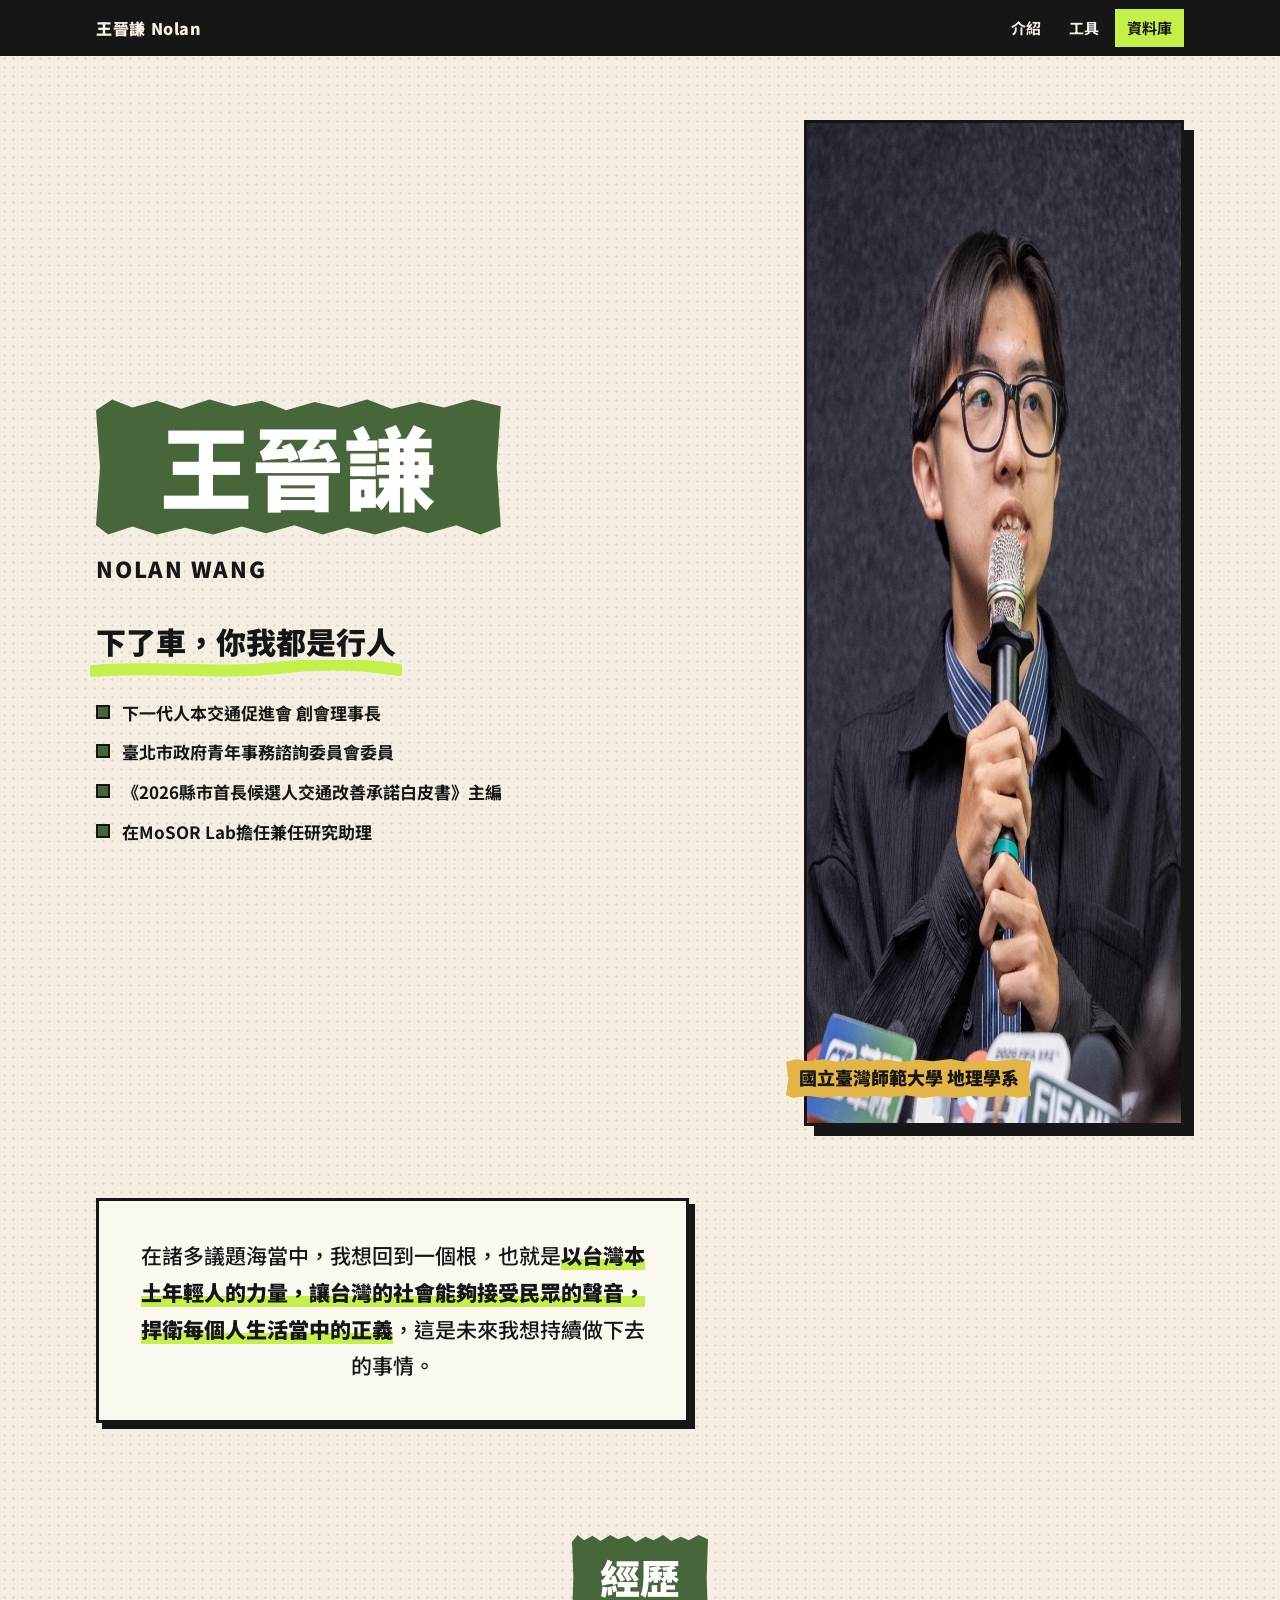
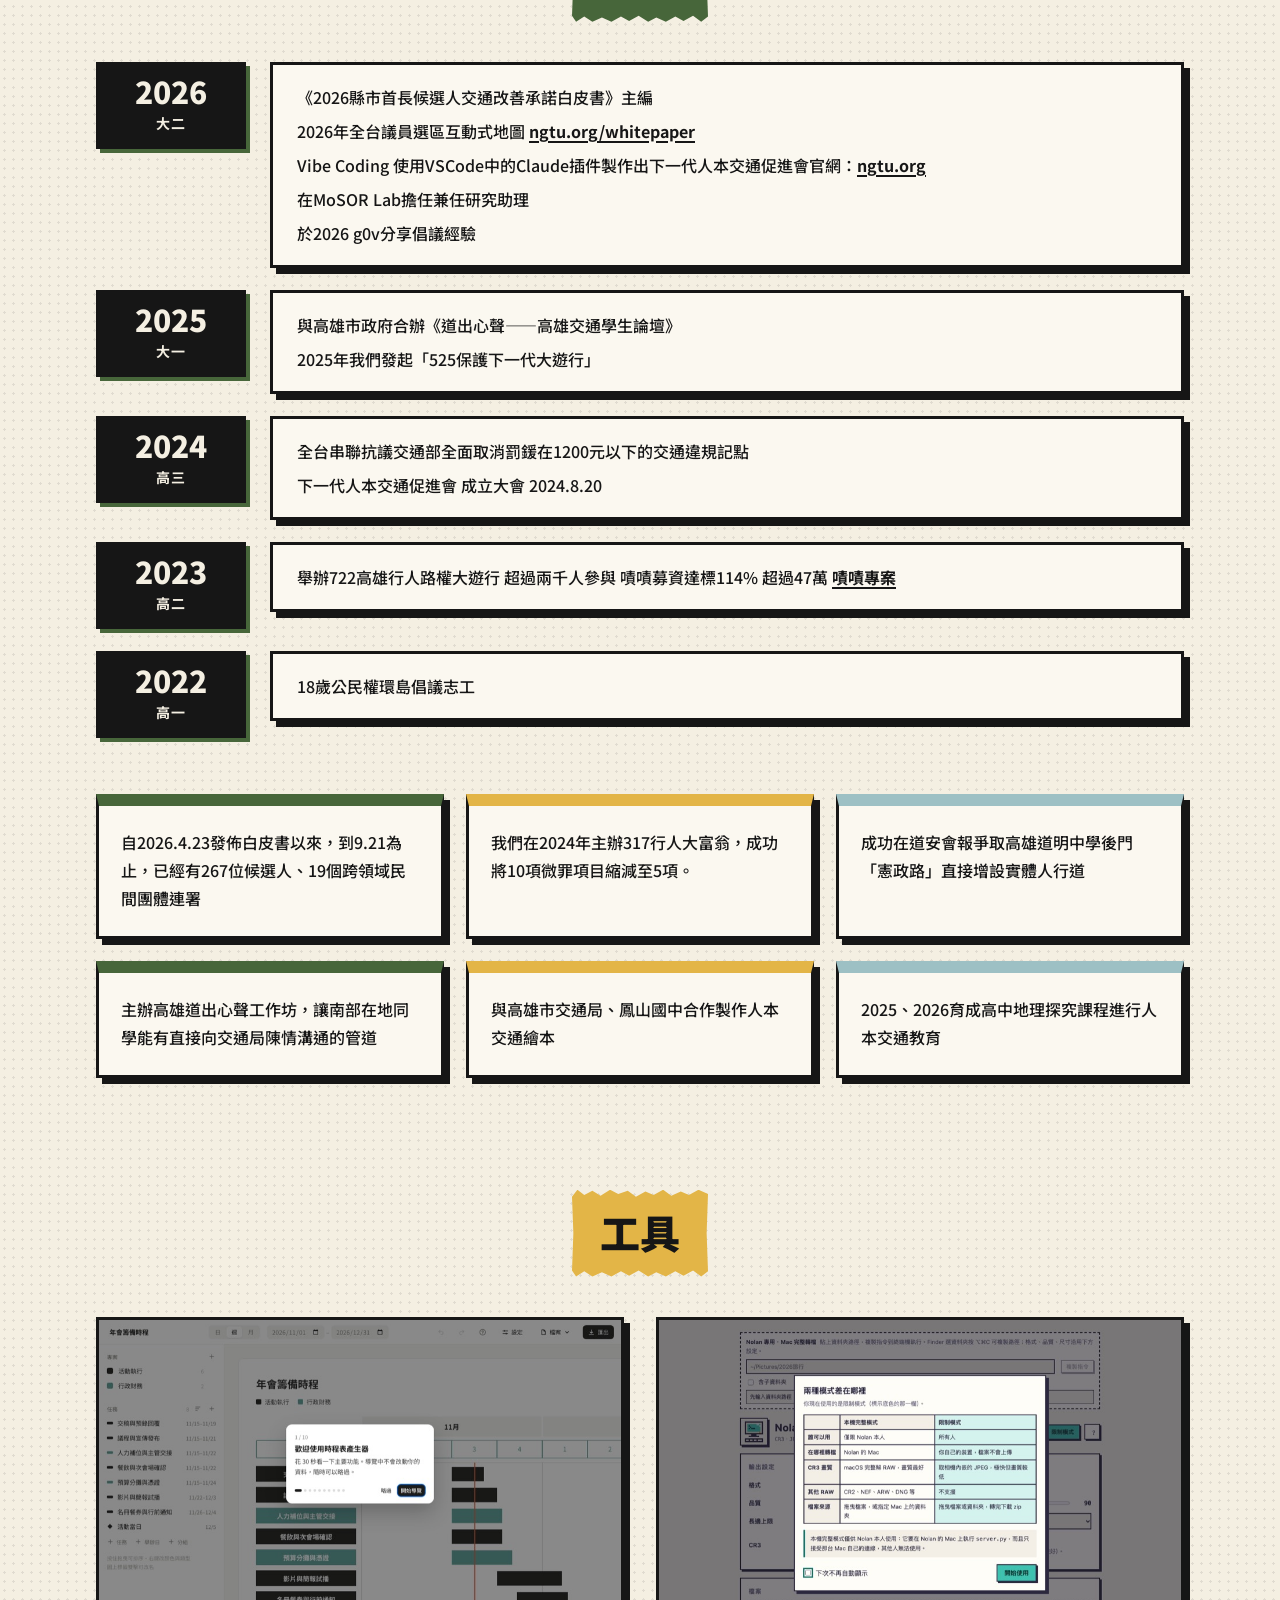
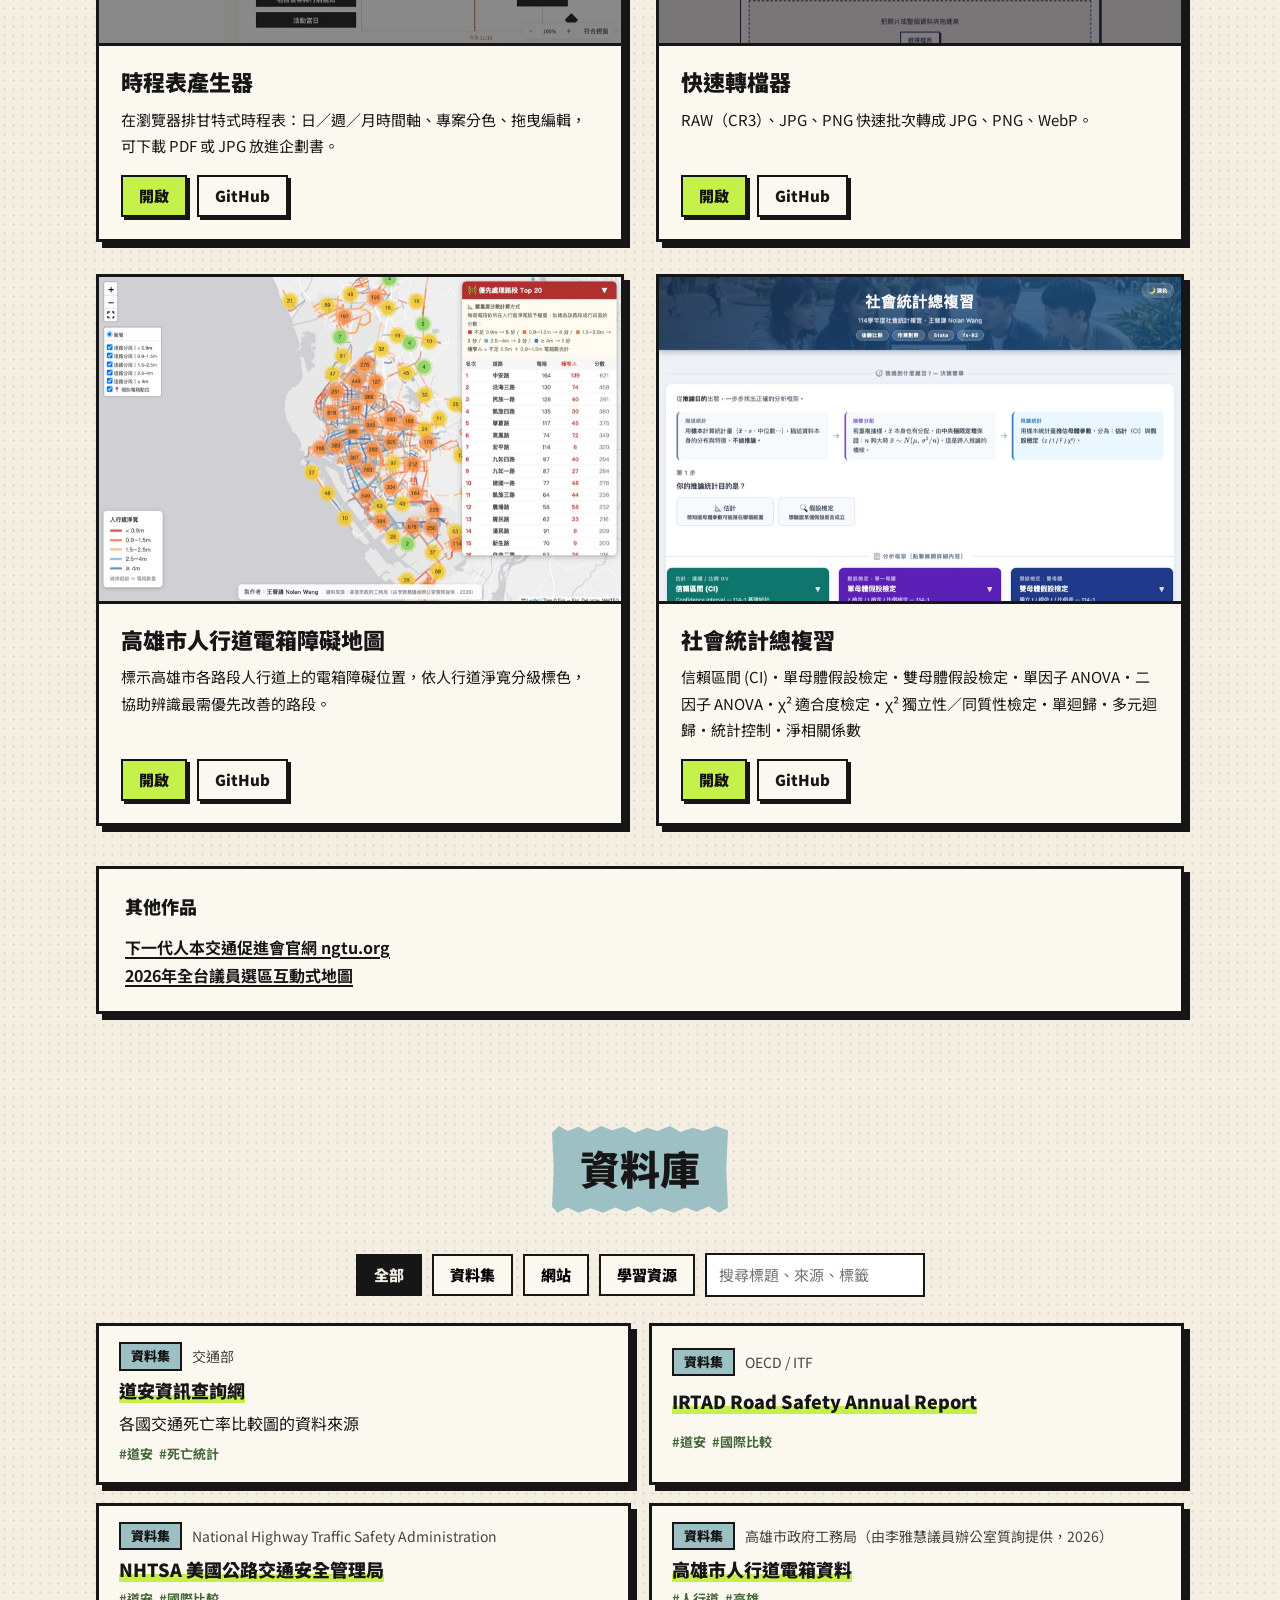
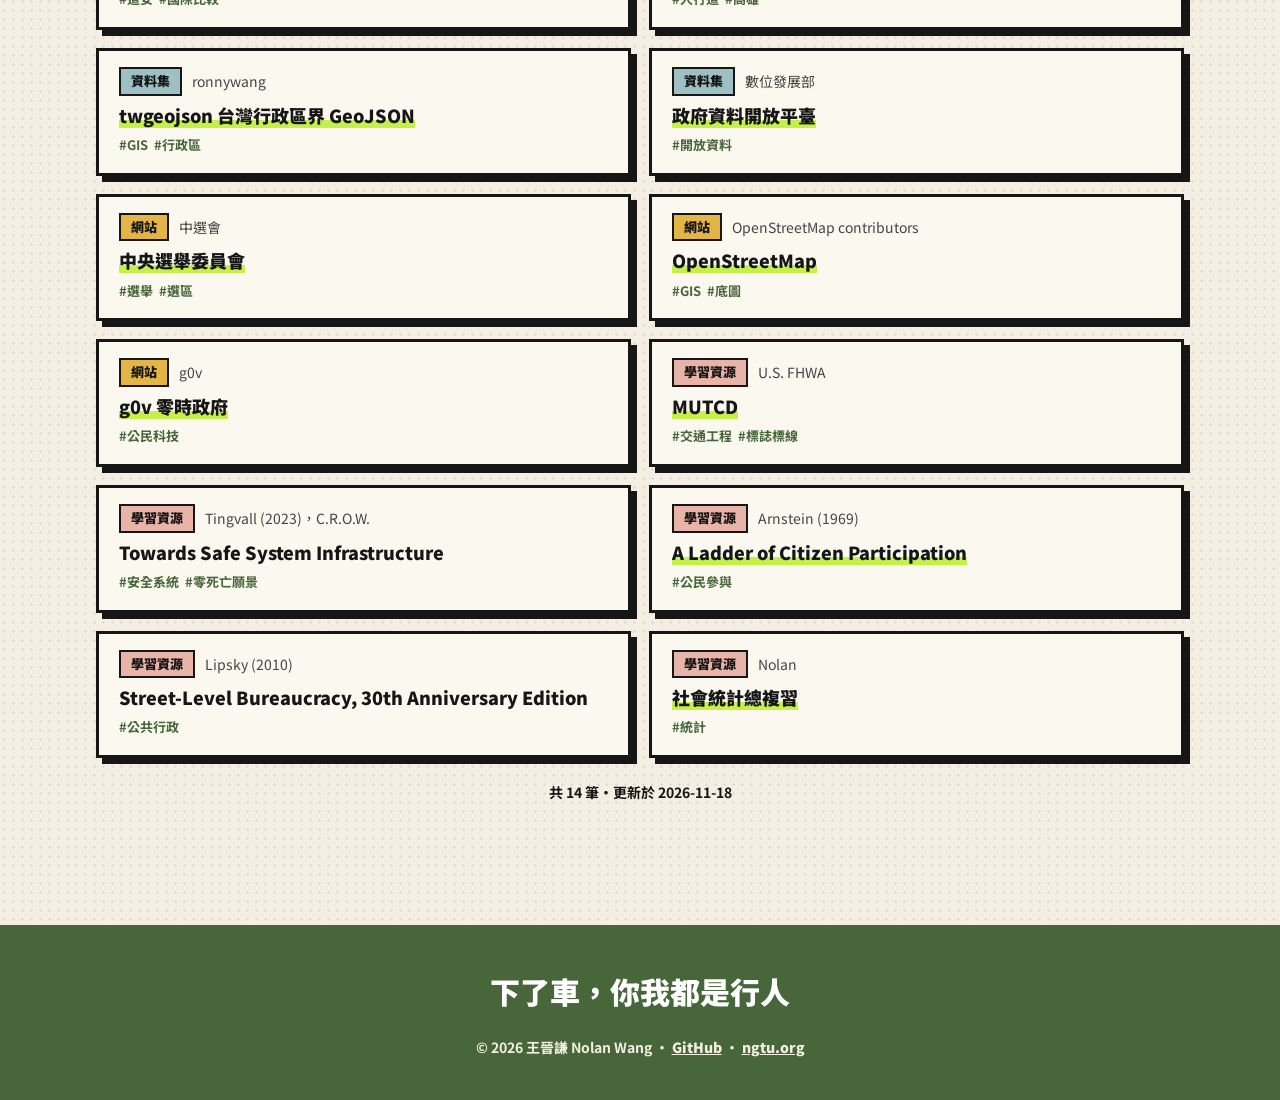
==== index.html @ 91ea00d9 "建立個人頁範本：介紹、工具、資料庫 Co-Authored-By: Claude Opus 5.5 <noreply@anthropic.com>" ====
<!doctype html>
<html lang="zh-Hant">
<head>
<meta charset="utf-8">
<meta name="viewport" content="width=device-width, initial-scale=1">
<title>王晉謙 Nolan Wang</title>
<meta name="description" content="下一代人本交通促進會 創會理事長。下了車，你我都是行人。">
<meta property="og:title" content="王晉謙 Nolan Wang">
<meta property="og:description" content="下一代人本交通促進會 創會理事長。下了車，你我都是行人。">
<meta property="og:image" content="https://nolanchian.github.io/info/assets/portrait.jpg">
<link rel="preconnect" href="https://fonts.googleapis.com">
<link rel="preconnect" href="https://fonts.gstatic.com" crossorigin>
<link href="https://fonts.googleapis.com/css2?family=Noto+Sans+TC:wght@400;500;700;900&display=swap" rel="stylesheet">
<style>
:root{
  --olive:#47663A; --cream:#F4EFE2; --ink:#161616;
  --mustard:#E3B547; --pink:#E8B4A8; --blue:#9DC0C4; --lime:#C5F04A;
  --paper:#FBF8F0;
  --shadow:6px 6px 0 var(--ink);
  --wrap:1120px;
}
*{box-sizing:border-box;margin:0;padding:0}
html{scroll-behavior:smooth;scroll-padding-top:72px}
body{
  font-family:"Noto Sans TC",system-ui,sans-serif;
  color:var(--ink); background-color:var(--cream);
  /* 網點紋理：協會圖卡的招牌底紋 */
  background-image:radial-gradient(rgba(22,22,22,.09) 1px,transparent 1.3px);
  background-size:9px 9px;
  line-height:1.75; -webkit-font-smoothing:antialiased;
}
a{color:inherit}
img{display:block;max-width:100%}
.wrap{max-width:var(--wrap);margin:0 auto;padding:0 16px}

/* ── 導覽列 ── */
.nav{position:sticky;top:0;z-index:20;background:var(--ink);color:var(--cream)}
.nav .wrap{display:flex;align-items:center;justify-content:space-between;height:56px}
.nav .brand{font-weight:900;letter-spacing:.04em;text-decoration:none}
.nav ul{display:flex;gap:4px;list-style:none}
.nav ul a{display:block;padding:6px 12px;font-weight:700;text-decoration:none;font-size:15px}
.nav ul a:hover,.nav ul a.on{background:var(--lime);color:var(--ink)}

/* ── 撕紙標題條 ── */
.tear{
  display:inline-block;background:var(--olive);color:#fff;
  font-weight:900;padding:.18em .7em .24em;
  filter:drop-shadow(5px 5px 0 var(--ink));
}
.tear>span{display:block}
.tear-shape{
  clip-path:polygon(0% 8%,4% 0%,9% 6%,15% 1%,21% 7%,28% 0%,34% 5%,41% 1%,47% 8%,54% 2%,60% 6%,67% 0%,73% 7%,80% 2%,86% 6%,93% 0%,100% 5%,
    99% 50%,100% 94%,95% 100%,89% 93%,82% 99%,76% 94%,69% 100%,62% 95%,56% 100%,49% 93%,42% 99%,36% 94%,29% 100%,22% 95%,15% 100%,9% 94%,3% 100%,0% 93%,1% 50%);
}
.tear.mustard{background:var(--mustard);color:var(--ink)}
.tear.pink{background:var(--pink);color:var(--ink)}
.tear.blue{background:var(--blue);color:var(--ink)}

.section{padding:88px 0 24px}
.section-head{text-align:center;margin-bottom:40px}
.section-head .tear{font-size:clamp(28px,4.4vw,40px)}

/* ── 米白面板 ── */
.panel{background:var(--paper);border:3px solid var(--ink);box-shadow:var(--shadow)}

/* ── Hero ── */
.hero{padding:64px 0 24px}
.hero .wrap{display:grid;grid-template-columns:1.15fr .85fr;gap:56px;align-items:center}
.hero-name{font-size:clamp(52px,8vw,92px);line-height:1.05}
.hero-en{margin-top:14px;font-weight:900;font-size:22px;letter-spacing:.08em}
.slogan{position:relative;display:inline-block;margin-top:28px;font-size:clamp(22px,3vw,30px);font-weight:900}
.slogan svg{position:absolute;left:-2%;bottom:-10px;width:104%;height:18px;z-index:-1}
.roles{margin-top:30px;list-style:none;display:grid;gap:10px}
.roles li{display:flex;gap:12px;align-items:baseline;font-weight:700;font-size:17px}
.roles li::before{content:"";flex:none;width:10px;height:10px;background:var(--olive);border:2px solid var(--ink);transform:translateY(-1px)}
.hero-photo{position:relative;max-width:380px;justify-self:end}
.hero-photo .frame{border:3px solid var(--ink);box-shadow:10px 10px 0 var(--ink);background:var(--ink)}
.hero-photo .tag{position:absolute;left:-18px;bottom:28px;font-size:18px}

/* ── 引言 ── */
.quote{margin-top:72px;padding:36px 40px;font-size:clamp(18px,2.2vw,21px);font-weight:500;text-align:center}
.quote strong{font-weight:900;background:linear-gradient(transparent 62%,var(--lime) 62%)}

/* ── 經歷 ── */
.timeline{list-style:none;display:grid;gap:22px}
.year{display:grid;grid-template-columns:150px 1fr;gap:24px;align-items:start}
.year-label{text-align:center;padding:10px 0;background:var(--ink);color:var(--cream);border:3px solid var(--ink);box-shadow:4px 4px 0 var(--olive)}
.year-label b{display:block;font-size:30px;font-weight:900;line-height:1.1}
.year-label small{font-weight:700;font-size:14px;letter-spacing:.1em}
.year .panel{padding:18px 24px}
.year .panel ul{list-style:none;display:grid;gap:6px}
.year .panel li{font-weight:500}
.year .panel li a{font-weight:700;text-decoration-thickness:2px;text-underline-offset:3px}

/* ── 倡議紀錄 ── */
.notes{display:grid;grid-template-columns:repeat(3,1fr);gap:22px;margin-top:56px}
.note{padding:22px 22px 24px;border-top:12px solid var(--olive)}
.note:nth-child(3n+2){border-top-color:var(--mustard)}
.note:nth-child(3n){border-top-color:var(--blue)}
.note p{font-weight:500}

/* ── 工具 ── */
.tools{display:grid;grid-template-columns:repeat(2,1fr);gap:32px}
.tool{display:flex;flex-direction:column}
.tool .shot{aspect-ratio:16/10;overflow:hidden;border-bottom:3px solid var(--ink);background:var(--ink)}
.tool .shot img{width:100%;height:100%;object-fit:cover;object-position:top}
.tool .body{padding:20px 22px 22px;display:flex;flex-direction:column;gap:10px;flex:1}
.tool h3{font-size:22px;font-weight:900;line-height:1.4}
.tool p{font-size:15px}
.tool .links{margin-top:auto;display:flex;gap:10px;flex-wrap:wrap;padding-top:6px}
.btn{display:inline-block;padding:6px 16px;font-weight:900;font-size:15px;text-decoration:none;border:2.5px solid var(--ink);background:var(--lime);box-shadow:3px 3px 0 var(--ink);transition:transform .1s,box-shadow .1s}
.btn:hover{transform:translate(-2px,-2px);box-shadow:5px 5px 0 var(--ink)}
.btn.ghost{background:var(--paper)}
.more{margin-top:40px;padding:22px 26px;display:grid;gap:10px}
.more h3{font-size:18px;font-weight:900}
.more li{list-style:none;font-weight:500}
.more a{font-weight:700;text-decoration-thickness:2px;text-underline-offset:3px}

/* ── 資料庫 ── */
.filters{display:flex;flex-wrap:wrap;gap:10px;justify-content:center;align-items:center;margin-bottom:26px}
.chip{font:inherit;font-weight:900;font-size:15px;padding:6px 16px;border:2.5px solid var(--ink);background:var(--paper);cursor:pointer}
.chip[aria-pressed="true"]{background:var(--ink);color:var(--cream)}
.search{font:inherit;font-size:15px;padding:7px 12px;border:2.5px solid var(--ink);background:#fff;min-width:220px}
.search:focus{outline:3px solid var(--lime);outline-offset:0}
.res-list{list-style:none;display:grid;grid-template-columns:repeat(2,1fr);gap:18px}
.res{padding:16px 20px;display:grid;gap:6px}
.res .top{display:flex;gap:10px;align-items:center;flex-wrap:wrap}
.pill{font-size:13px;font-weight:900;padding:1px 10px;border:2px solid var(--ink)}
.pill.dataset{background:var(--blue)}
.pill.website{background:var(--mustard)}
.pill.learning{background:var(--pink)}
.res h3{font-size:18px;font-weight:900;line-height:1.45}
.res h3 a{text-decoration:none;background:linear-gradient(transparent 70%,var(--lime) 70%)}
.res h3 a:hover{background:var(--lime)}
.res .src{font-size:14px;color:#444}
.res .tags{display:flex;gap:6px;flex-wrap:wrap}
.res .tags span{font-size:13px;font-weight:700;color:var(--olive)}
.res .tags span::before{content:"#"}
.res-meta{text-align:center;margin-top:22px;font-size:14px;font-weight:700}
.empty{text-align:center;padding:30px;font-weight:700}

/* ── Footer ── */
footer{margin-top:96px;background:var(--olive);color:var(--cream);padding:40px 0;text-align:center}
footer .slogan{margin-top:0;color:#fff}
footer p{margin-top:18px;font-weight:700;font-size:14px}
footer a{font-weight:900}

@media (max-width:860px){
  .hero .wrap{grid-template-columns:1fr;gap:40px}
  .hero-photo{max-width:420px;margin:0 auto}
  .notes{grid-template-columns:1fr 1fr}
  .tools,.res-list{grid-template-columns:1fr}
}
@media (max-width:560px){
  .nav ul a{padding:6px 8px;font-size:14px}
  .nav .brand{font-size:15px}
  .section{padding-top:64px}
  .quote{padding:26px 20px}
  .year{grid-template-columns:1fr;gap:10px}
  .year-label{display:flex;gap:12px;align-items:baseline;justify-content:center}
  .notes{grid-template-columns:1fr}
  .hero-photo .tag{left:-8px}
  .search{min-width:0;width:100%}
}
</style>
</head>
<body>

<nav class="nav">
  <div class="wrap">
    <a class="brand" href="#top">王晉謙 Nolan</a>
    <ul>
      <li><a href="#about">介紹</a></li>
      <li><a href="#tools">工具</a></li>
      <li><a href="#library">資料庫</a></li>
    </ul>
  </div>
</nav>

<header class="hero" id="top">
  <div class="wrap">
    <div>
      <h1 class="tear tear-shape hero-name"><span>王晉謙</span></h1>
      <p class="hero-en">NOLAN WANG</p>
      <p class="slogan">下了車，你我都是行人
        <svg viewBox="0 0 300 18" preserveAspectRatio="none" aria-hidden="true"><path d="M3 11 C 60 5, 120 15, 180 8 S 270 6, 297 10" stroke="#C5F04A" stroke-width="12" fill="none" stroke-linecap="round"/></svg>
      </p>
      <ul class="roles">
        <li>下一代人本交通促進會 創會理事長</li>
        <li>臺北市政府青年事務諮詢委員會委員</li>
        <li>《2026縣市首長候選人交通改善承諾白皮書》主編</li>
        <li>在MoSOR Lab擔任兼任研究助理</li>
      </ul>
    </div>
    <div class="hero-photo">
      <div class="frame"><img src="assets/portrait.jpg" alt="王晉謙於記者會發言" width="800" height="1000"></div>
      <span class="tear tear-shape mustard tag"><span>國立臺灣師範大學 地理學系</span></span>
    </div>
  </div>
  <div class="wrap">
    <p class="panel quote">在諸多議題海當中，我想回到一個根，也就是<strong>以台灣本土年輕人的力量，讓台灣的社會能夠接受民眾的聲音，捍衛每個人生活當中的正義</strong>，這是未來我想持續做下去的事情。</p>
  </div>
</header>

<main>
<section class="section" id="about">
  <div class="wrap">
    <div class="section-head"><h2 class="tear tear-shape"><span>經歷</span></h2></div>
    <ol class="timeline">
      <li class="year">
        <div class="year-label"><b>2026</b><small>大二</small></div>
        <div class="panel"><ul>
          <li>《2026縣市首長候選人交通改善承諾白皮書》主編</li>
          <li>2026年全台議員選區互動式地圖 <a href="https://ngtu.org/whitepaper#tracker" target="_blank" rel="noopener">ngtu.org/whitepaper</a></li>
          <li>Vibe Coding 使用VSCode中的Claude插件製作出下一代人本交通促進會官網：<a href="https://ngtu.org" target="_blank" rel="noopener">ngtu.org</a></li>
          <li>在MoSOR Lab擔任兼任研究助理</li>
          <li>於2026 g0v分享倡議經驗</li>
        </ul></div>
      </li>
      <li class="year">
        <div class="year-label"><b>2025</b><small>大一</small></div>
        <div class="panel"><ul>
          <li>與高雄市政府合辦《道出心聲——高雄交通學生論壇》</li>
          <li>2025年我們發起「525保護下一代大遊行」</li>
        </ul></div>
      </li>
      <li class="year">
        <div class="year-label"><b>2024</b><small>高三</small></div>
        <div class="panel"><ul>
          <li>全台串聯抗議交通部全面取消罰鍰在1200元以下的交通違規記點</li>
          <li>下一代人本交通促進會 成立大會 2024.8.20</li>
        </ul></div>
      </li>
      <li class="year">
        <div class="year-label"><b>2023</b><small>高二</small></div>
        <div class="panel"><ul>
          <li>舉辦722高雄行人路權大遊行 超過兩千人參與 嘖嘖募資達標114% 超過47萬 <a href="https://www.zeczec.com/projects/student-pedestrian-union" target="_blank" rel="noopener">嘖嘖專案</a></li>
        </ul></div>
      </li>
      <li class="year">
        <div class="year-label"><b>2022</b><small>高一</small></div>
        <div class="panel"><ul>
          <li>18歲公民權環島倡議志工</li>
        </ul></div>
      </li>
    </ol>

    <div class="notes">
      <div class="panel note"><p>自2026.4.23發佈白皮書以來，到9.21為止，已經有267位候選人、19個跨領域民間團體連署</p></div>
      <div class="panel note"><p>我們在2024年主辦317行人大富翁，成功將10項微罪項目縮減至5項。</p></div>
      <div class="panel note"><p>成功在道安會報爭取高雄道明中學後門「憲政路」直接增設實體人行道</p></div>
      <div class="panel note"><p>主辦高雄道出心聲工作坊，讓南部在地同學能有直接向交通局陳情溝通的管道</p></div>
      <div class="panel note"><p>與高雄市交通局、鳳山國中合作製作人本交通繪本</p></div>
      <div class="panel note"><p>2025、2026育成高中地理探究課程進行人本交通教育</p></div>
    </div>
  </div>
</section>

<section class="section" id="tools">
  <div class="wrap">
    <div class="section-head"><h2 class="tear tear-shape mustard"><span>工具</span></h2></div>
    <div class="tools">
      <article class="panel tool">
        <div class="shot"><img src="assets/tools/timeschedule.jpg" alt="時程表產生器畫面" loading="lazy"></div>
        <div class="body">
          <h3>時程表產生器</h3>
          <p>在瀏覽器排甘特式時程表：日／週／月時間軸、專案分色、拖曳編輯，可下載 PDF 或 JPG 放進企劃書。</p>
          <div class="links"><a class="btn" href="https://nolanchian.github.io/timeschedule/" target="_blank" rel="noopener">開啟</a><a class="btn ghost" href="https://github.com/Nolanchian/timeschedule" target="_blank" rel="noopener">GitHub</a></div>
        </div>
      </article>
      <article class="panel tool">
        <div class="shot"><img src="assets/tools/convert.jpg" alt="快速轉檔器畫面" loading="lazy"></div>
        <div class="body">
          <h3>快速轉檔器</h3>
          <p>RAW（CR3）、JPG、PNG 快速批次轉成 JPG、PNG、WebP。</p>
          <div class="links"><a class="btn" href="https://nolanchian.github.io/convert/" target="_blank" rel="noopener">開啟</a><a class="btn ghost" href="https://github.com/Nolanchian/convert" target="_blank" rel="noopener">GitHub</a></div>
        </div>
      </article>
      <article class="panel tool">
        <div class="shot"><img src="assets/tools/kaohsiung-sidewalk-map.jpg" alt="高雄市人行道電箱障礙地圖畫面" loading="lazy"></div>
        <div class="body">
          <h3>高雄市人行道電箱障礙地圖</h3>
          <p>標示高雄市各路段人行道上的電箱障礙位置，依人行道淨寬分級標色，協助辨識最需優先改善的路段。</p>
          <div class="links"><a class="btn" href="https://nolanchian.github.io/kaohsiung-sidewalk-map/" target="_blank" rel="noopener">開啟</a><a class="btn ghost" href="https://github.com/Nolanchian/kaohsiung-sidewalk-map" target="_blank" rel="noopener">GitHub</a></div>
        </div>
      </article>
      <article class="panel tool">
        <div class="shot"><img src="assets/tools/stat-framework.jpg" alt="社會統計總複習畫面" loading="lazy"></div>
        <div class="body">
          <h3>社會統計總複習</h3>
          <p>信賴區間 (CI)・單母體假設檢定・雙母體假設檢定・單因子 ANOVA・二因子 ANOVA・χ² 適合度檢定・χ² 獨立性／同質性檢定・單迴歸・多元迴歸・統計控制・淨相關係數</p>
          <div class="links"><a class="btn" href="https://nolanchian.github.io/stat-framework/" target="_blank" rel="noopener">開啟</a><a class="btn ghost" href="https://github.com/Nolanchian/stat-framework" target="_blank" rel="noopener">GitHub</a></div>
        </div>
      </article>
    </div>
    <div class="panel more">
      <h3>其他作品</h3>
      <ul>
        <li><a href="https://ngtu.org" target="_blank" rel="noopener">下一代人本交通促進會官網 ngtu.org</a></li>
        <li><a href="https://ngtu.org/whitepaper#tracker" target="_blank" rel="noopener">2026年全台議員選區互動式地圖</a></li>
      </ul>
    </div>
  </div>
</section>

<section class="section" id="library">
  <div class="wrap">
    <div class="section-head"><h2 class="tear tear-shape blue"><span>資料庫</span></h2></div>
    <div class="filters" role="group" aria-label="篩選類型">
      <button class="chip" data-type="all" aria-pressed="true">全部</button>
      <button class="chip" data-type="dataset" aria-pressed="false">資料集</button>
      <button class="chip" data-type="website" aria-pressed="false">網站</button>
      <button class="chip" data-type="learning" aria-pressed="false">學習資源</button>
      <input class="search" type="search" placeholder="搜尋標題、來源、標籤" aria-label="搜尋資料庫">
    </div>
    <ul class="res-list" id="res-list"></ul>
    <p class="res-meta" id="res-meta"></p>
  </div>
</section>
</main>

<footer>
  <div class="wrap">
    <p class="slogan">下了車，你我都是行人</p>
    <p>© 2026 王晉謙 Nolan Wang ・ <a href="https://github.com/Nolanchian" target="_blank" rel="noopener">GitHub</a> ・ <a href="https://ngtu.org" target="_blank" rel="noopener">ngtu.org</a></p>
  </div>
</footer>

<script type="module">
const TYPE_LABEL = { dataset: "資料集", website: "網站", learning: "學習資源" };
const listEl = document.getElementById("res-list");
const metaEl = document.getElementById("res-meta");
const searchEl = document.querySelector(".search");
const chips = [...document.querySelectorAll(".chip")];
let items = [];
let activeType = "all";

const escapeHtml = (text) => String(text ?? "").replace(/[&<>"']/g, (ch) => ({ "&": "&amp;", "<": "&lt;", ">": "&gt;", '"': "&quot;", "'": "&#39;" }[ch]));

function renderItem(item) {
  const title = item.url
    ? `<a href="${escapeHtml(item.url)}" target="_blank" rel="noopener">${escapeHtml(item.title)}</a>`
    : escapeHtml(item.title);
  const tags = (item.tags ?? []).map((tag) => `<span>${escapeHtml(tag)}</span>`).join("");
  return `<li class="panel res">
    <div class="top"><span class="pill ${escapeHtml(item.type)}">${TYPE_LABEL[item.type] ?? item.type}</span><span class="src">${escapeHtml(item.source)}</span></div>
    <h3>${title}</h3>
    ${item.note ? `<p>${escapeHtml(item.note)}</p>` : ""}
    ${tags ? `<div class="tags">${tags}</div>` : ""}
  </li>`;
}

function render() {
  const keyword = searchEl.value.trim().toLowerCase();
  const visible = items.filter((item) => {
    if (activeType !== "all" && item.type !== activeType) return false;
    if (!keyword) return true;
    return [item.title, item.source, item.note, ...(item.tags ?? [])].join(" ").toLowerCase().includes(keyword);
  });
  listEl.innerHTML = visible.length ? visible.map(renderItem).join("") : `<li class="empty">沒有符合的項目</li>`;
  metaEl.textContent = `共 ${visible.length} 筆`;
}

chips.forEach((chip) => chip.addEventListener("click", () => {
  activeType = chip.dataset.type;
  chips.forEach((c) => c.setAttribute("aria-pressed", String(c === chip)));
  render();
}));
searchEl.addEventListener("input", render);

try {
  const response = await fetch("data/resources.json", { cache: "no-store" });
  if (!response.ok) throw new Error(`HTTP ${response.status}`);
  const data = await response.json();
  items = data.items ?? [];
  render();
  if (data.updated) metaEl.textContent += `・更新於 ${data.updated}`;
} catch (error) {
  listEl.innerHTML = `<li class="empty">資料庫讀取失敗（data/resources.json）：${escapeHtml(error.message)}</li>`;
}

// 導覽列跟著捲動位置標示目前區塊
const navLinks = [...document.querySelectorAll(".nav ul a")];
const observer = new IntersectionObserver((entries) => {
  entries.forEach((entry) => {
    if (!entry.isIntersecting) return;
    navLinks.forEach((link) => link.classList.toggle("on", link.getAttribute("href") === `#${entry.target.id}`));
  });
}, { rootMargin: "-45% 0px -50% 0px" });
document.querySelectorAll("main section").forEach((section) => observer.observe(section));
</script>
</body>
</html>
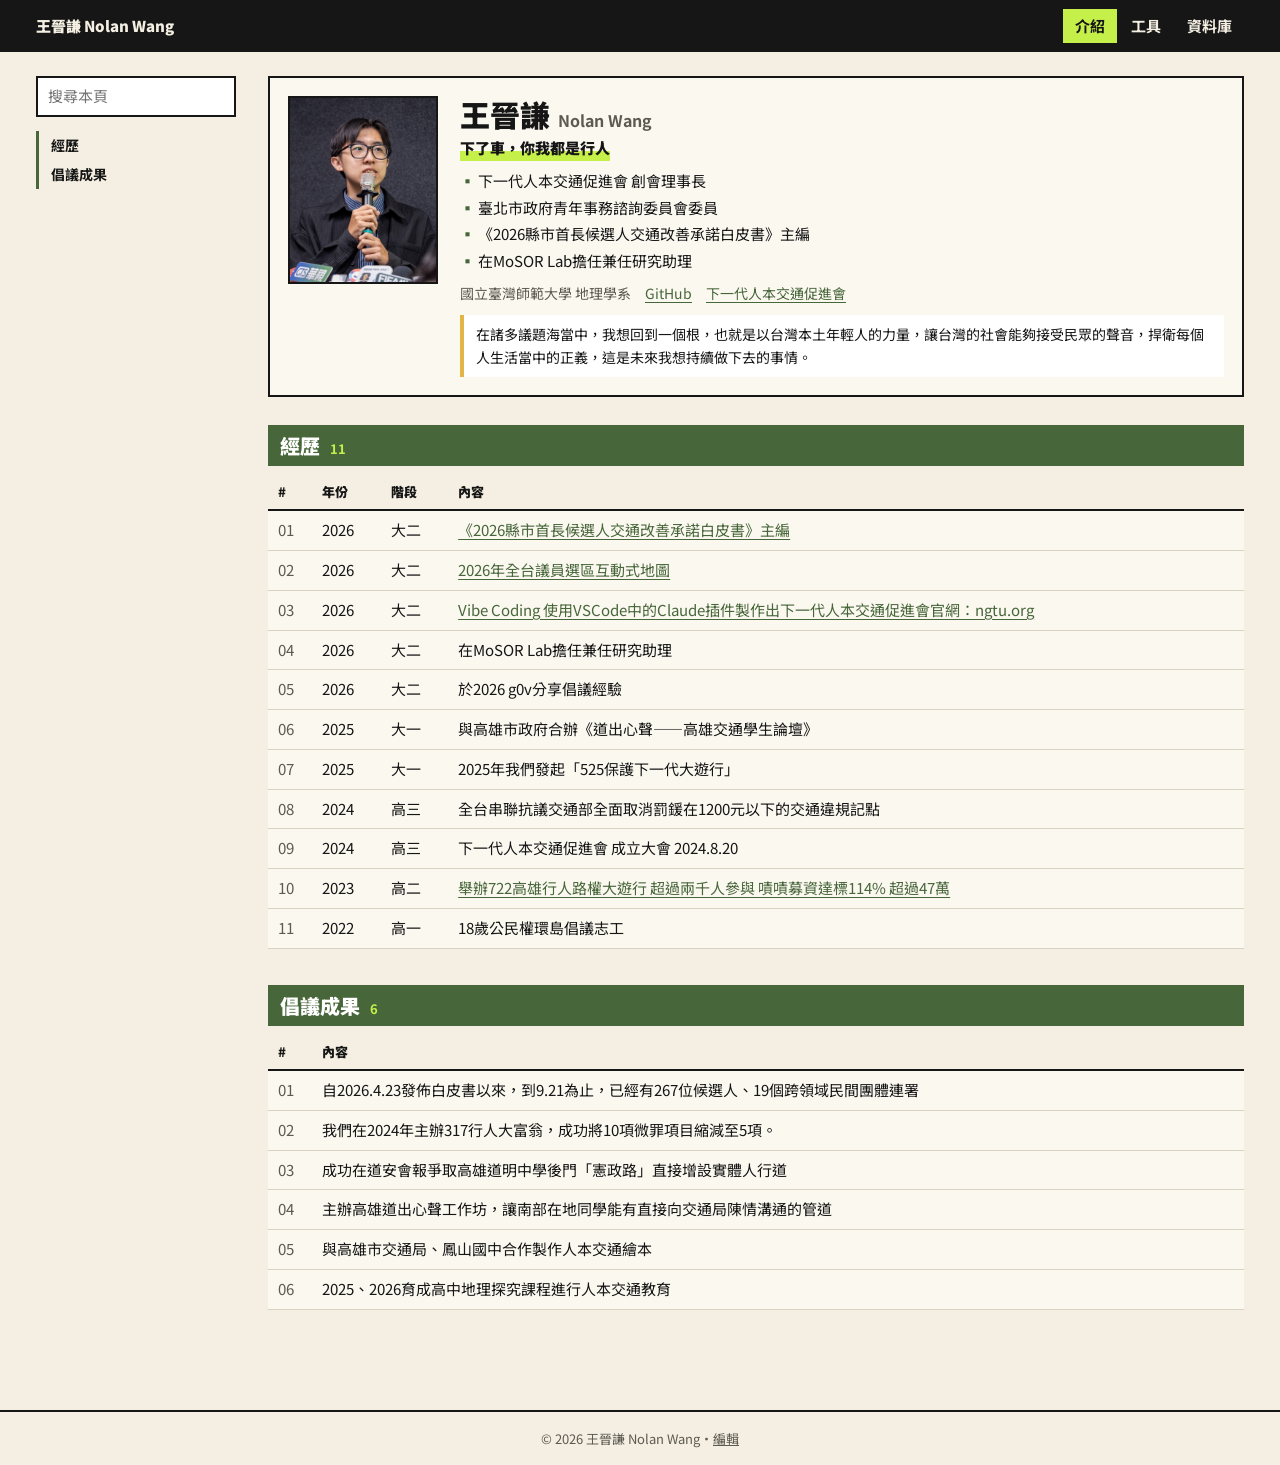
==== commit 991034ab: "改成多頁：介紹、工具、資料庫，加入編輯模式與搜尋篩選 - 內容集中到 data/site.json，三頁共用 assets/site.js、site.css - 網址加 ?edit 可直接改文字、增刪" ====
--- a/index.html
+++ b/index.html
@@ -4,390 +4,16 @@
 <meta charset="utf-8">
 <meta name="viewport" content="width=device-width, initial-scale=1">
 <title>王晉謙 Nolan Wang</title>
-<meta name="description" content="下一代人本交通促進會 創會理事長。下了車，你我都是行人。">
+<meta name="description" content="王晉謙 Nolan Wang｜下一代人本交通促進會 創會理事長。">
 <meta property="og:title" content="王晉謙 Nolan Wang">
-<meta property="og:description" content="下一代人本交通促進會 創會理事長。下了車，你我都是行人。">
 <meta property="og:image" content="https://nolanchian.github.io/info/assets/portrait.jpg">
 <link rel="preconnect" href="https://fonts.googleapis.com">
 <link rel="preconnect" href="https://fonts.gstatic.com" crossorigin>
-<link href="https://fonts.googleapis.com/css2?family=Noto+Sans+TC:wght@400;500;700;900&display=swap" rel="stylesheet">
-<style>
-:root{
-  --olive:#47663A; --cream:#F4EFE2; --ink:#161616;
-  --mustard:#E3B547; --pink:#E8B4A8; --blue:#9DC0C4; --lime:#C5F04A;
-  --paper:#FBF8F0;
-  --shadow:6px 6px 0 var(--ink);
-  --wrap:1120px;
-}
-*{box-sizing:border-box;margin:0;padding:0}
-html{scroll-behavior:smooth;scroll-padding-top:72px}
-body{
-  font-family:"Noto Sans TC",system-ui,sans-serif;
-  color:var(--ink); background-color:var(--cream);
-  /* 網點紋理：協會圖卡的招牌底紋 */
-  background-image:radial-gradient(rgba(22,22,22,.09) 1px,transparent 1.3px);
-  background-size:9px 9px;
-  line-height:1.75; -webkit-font-smoothing:antialiased;
-}
-a{color:inherit}
-img{display:block;max-width:100%}
-.wrap{max-width:var(--wrap);margin:0 auto;padding:0 16px}
-
-/* ── 導覽列 ── */
-.nav{position:sticky;top:0;z-index:20;background:var(--ink);color:var(--cream)}
-.nav .wrap{display:flex;align-items:center;justify-content:space-between;height:56px}
-.nav .brand{font-weight:900;letter-spacing:.04em;text-decoration:none}
-.nav ul{display:flex;gap:4px;list-style:none}
-.nav ul a{display:block;padding:6px 12px;font-weight:700;text-decoration:none;font-size:15px}
-.nav ul a:hover,.nav ul a.on{background:var(--lime);color:var(--ink)}
-
-/* ── 撕紙標題條 ── */
-.tear{
-  display:inline-block;background:var(--olive);color:#fff;
-  font-weight:900;padding:.18em .7em .24em;
-  filter:drop-shadow(5px 5px 0 var(--ink));
-}
-.tear>span{display:block}
-.tear-shape{
-  clip-path:polygon(0% 8%,4% 0%,9% 6%,15% 1%,21% 7%,28% 0%,34% 5%,41% 1%,47% 8%,54% 2%,60% 6%,67% 0%,73% 7%,80% 2%,86% 6%,93% 0%,100% 5%,
-    99% 50%,100% 94%,95% 100%,89% 93%,82% 99%,76% 94%,69% 100%,62% 95%,56% 100%,49% 93%,42% 99%,36% 94%,29% 100%,22% 95%,15% 100%,9% 94%,3% 100%,0% 93%,1% 50%);
-}
-.tear.mustard{background:var(--mustard);color:var(--ink)}
-.tear.pink{background:var(--pink);color:var(--ink)}
-.tear.blue{background:var(--blue);color:var(--ink)}
-
-.section{padding:88px 0 24px}
-.section-head{text-align:center;margin-bottom:40px}
-.section-head .tear{font-size:clamp(28px,4.4vw,40px)}
-
-/* ── 米白面板 ── */
-.panel{background:var(--paper);border:3px solid var(--ink);box-shadow:var(--shadow)}
-
-/* ── Hero ── */
-.hero{padding:64px 0 24px}
-.hero .wrap{display:grid;grid-template-columns:1.15fr .85fr;gap:56px;align-items:center}
-.hero-name{font-size:clamp(52px,8vw,92px);line-height:1.05}
-.hero-en{margin-top:14px;font-weight:900;font-size:22px;letter-spacing:.08em}
-.slogan{position:relative;display:inline-block;margin-top:28px;font-size:clamp(22px,3vw,30px);font-weight:900}
-.slogan svg{position:absolute;left:-2%;bottom:-10px;width:104%;height:18px;z-index:-1}
-.roles{margin-top:30px;list-style:none;display:grid;gap:10px}
-.roles li{display:flex;gap:12px;align-items:baseline;font-weight:700;font-size:17px}
-.roles li::before{content:"";flex:none;width:10px;height:10px;background:var(--olive);border:2px solid var(--ink);transform:translateY(-1px)}
-.hero-photo{position:relative;max-width:380px;justify-self:end}
-.hero-photo .frame{border:3px solid var(--ink);box-shadow:10px 10px 0 var(--ink);background:var(--ink)}
-.hero-photo .tag{position:absolute;left:-18px;bottom:28px;font-size:18px}
-
-/* ── 引言 ── */
-.quote{margin-top:72px;padding:36px 40px;font-size:clamp(18px,2.2vw,21px);font-weight:500;text-align:center}
-.quote strong{font-weight:900;background:linear-gradient(transparent 62%,var(--lime) 62%)}
-
-/* ── 經歷 ── */
-.timeline{list-style:none;display:grid;gap:22px}
-.year{display:grid;grid-template-columns:150px 1fr;gap:24px;align-items:start}
-.year-label{text-align:center;padding:10px 0;background:var(--ink);color:var(--cream);border:3px solid var(--ink);box-shadow:4px 4px 0 var(--olive)}
-.year-label b{display:block;font-size:30px;font-weight:900;line-height:1.1}
-.year-label small{font-weight:700;font-size:14px;letter-spacing:.1em}
-.year .panel{padding:18px 24px}
-.year .panel ul{list-style:none;display:grid;gap:6px}
-.year .panel li{font-weight:500}
-.year .panel li a{font-weight:700;text-decoration-thickness:2px;text-underline-offset:3px}
-
-/* ── 倡議紀錄 ── */
-.notes{display:grid;grid-template-columns:repeat(3,1fr);gap:22px;margin-top:56px}
-.note{padding:22px 22px 24px;border-top:12px solid var(--olive)}
-.note:nth-child(3n+2){border-top-color:var(--mustard)}
-.note:nth-child(3n){border-top-color:var(--blue)}
-.note p{font-weight:500}
-
-/* ── 工具 ── */
-.tools{display:grid;grid-template-columns:repeat(2,1fr);gap:32px}
-.tool{display:flex;flex-direction:column}
-.tool .shot{aspect-ratio:16/10;overflow:hidden;border-bottom:3px solid var(--ink);background:var(--ink)}
-.tool .shot img{width:100%;height:100%;object-fit:cover;object-position:top}
-.tool .body{padding:20px 22px 22px;display:flex;flex-direction:column;gap:10px;flex:1}
-.tool h3{font-size:22px;font-weight:900;line-height:1.4}
-.tool p{font-size:15px}
-.tool .links{margin-top:auto;display:flex;gap:10px;flex-wrap:wrap;padding-top:6px}
-.btn{display:inline-block;padding:6px 16px;font-weight:900;font-size:15px;text-decoration:none;border:2.5px solid var(--ink);background:var(--lime);box-shadow:3px 3px 0 var(--ink);transition:transform .1s,box-shadow .1s}
-.btn:hover{transform:translate(-2px,-2px);box-shadow:5px 5px 0 var(--ink)}
-.btn.ghost{background:var(--paper)}
-.more{margin-top:40px;padding:22px 26px;display:grid;gap:10px}
-.more h3{font-size:18px;font-weight:900}
-.more li{list-style:none;font-weight:500}
-.more a{font-weight:700;text-decoration-thickness:2px;text-underline-offset:3px}
-
-/* ── 資料庫 ── */
-.filters{display:flex;flex-wrap:wrap;gap:10px;justify-content:center;align-items:center;margin-bottom:26px}
-.chip{font:inherit;font-weight:900;font-size:15px;padding:6px 16px;border:2.5px solid var(--ink);background:var(--paper);cursor:pointer}
-.chip[aria-pressed="true"]{background:var(--ink);color:var(--cream)}
-.search{font:inherit;font-size:15px;padding:7px 12px;border:2.5px solid var(--ink);background:#fff;min-width:220px}
-.search:focus{outline:3px solid var(--lime);outline-offset:0}
-.res-list{list-style:none;display:grid;grid-template-columns:repeat(2,1fr);gap:18px}
-.res{padding:16px 20px;display:grid;gap:6px}
-.res .top{display:flex;gap:10px;align-items:center;flex-wrap:wrap}
-.pill{font-size:13px;font-weight:900;padding:1px 10px;border:2px solid var(--ink)}
-.pill.dataset{background:var(--blue)}
-.pill.website{background:var(--mustard)}
-.pill.learning{background:var(--pink)}
-.res h3{font-size:18px;font-weight:900;line-height:1.45}
-.res h3 a{text-decoration:none;background:linear-gradient(transparent 70%,var(--lime) 70%)}
-.res h3 a:hover{background:var(--lime)}
-.res .src{font-size:14px;color:#444}
-.res .tags{display:flex;gap:6px;flex-wrap:wrap}
-.res .tags span{font-size:13px;font-weight:700;color:var(--olive)}
-.res .tags span::before{content:"#"}
-.res-meta{text-align:center;margin-top:22px;font-size:14px;font-weight:700}
-.empty{text-align:center;padding:30px;font-weight:700}
-
-/* ── Footer ── */
-footer{margin-top:96px;background:var(--olive);color:var(--cream);padding:40px 0;text-align:center}
-footer .slogan{margin-top:0;color:#fff}
-footer p{margin-top:18px;font-weight:700;font-size:14px}
-footer a{font-weight:900}
-
-@media (max-width:860px){
-  .hero .wrap{grid-template-columns:1fr;gap:40px}
-  .hero-photo{max-width:420px;margin:0 auto}
-  .notes{grid-template-columns:1fr 1fr}
-  .tools,.res-list{grid-template-columns:1fr}
-}
-@media (max-width:560px){
-  .nav ul a{padding:6px 8px;font-size:14px}
-  .nav .brand{font-size:15px}
-  .section{padding-top:64px}
-  .quote{padding:26px 20px}
-  .year{grid-template-columns:1fr;gap:10px}
-  .year-label{display:flex;gap:12px;align-items:baseline;justify-content:center}
-  .notes{grid-template-columns:1fr}
-  .hero-photo .tag{left:-8px}
-  .search{min-width:0;width:100%}
-}
-</style>
+<link href="https://fonts.googleapis.com/css2?family=Noto+Sans+TC:wght@400;700;900&display=swap" rel="stylesheet">
+<link rel="stylesheet" href="assets/site.css">
 </head>
-<body>
-
-<nav class="nav">
-  <div class="wrap">
-    <a class="brand" href="#top">王晉謙 Nolan</a>
-    <ul>
-      <li><a href="#about">介紹</a></li>
-      <li><a href="#tools">工具</a></li>
-      <li><a href="#library">資料庫</a></li>
-    </ul>
-  </div>
-</nav>
-
-<header class="hero" id="top">
-  <div class="wrap">
-    <div>
-      <h1 class="tear tear-shape hero-name"><span>王晉謙</span></h1>
-      <p class="hero-en">NOLAN WANG</p>
-      <p class="slogan">下了車，你我都是行人
-        <svg viewBox="0 0 300 18" preserveAspectRatio="none" aria-hidden="true"><path d="M3 11 C 60 5, 120 15, 180 8 S 270 6, 297 10" stroke="#C5F04A" stroke-width="12" fill="none" stroke-linecap="round"/></svg>
-      </p>
-      <ul class="roles">
-        <li>下一代人本交通促進會 創會理事長</li>
-        <li>臺北市政府青年事務諮詢委員會委員</li>
-        <li>《2026縣市首長候選人交通改善承諾白皮書》主編</li>
-        <li>在MoSOR Lab擔任兼任研究助理</li>
-      </ul>
-    </div>
-    <div class="hero-photo">
-      <div class="frame"><img src="assets/portrait.jpg" alt="王晉謙於記者會發言" width="800" height="1000"></div>
-      <span class="tear tear-shape mustard tag"><span>國立臺灣師範大學 地理學系</span></span>
-    </div>
-  </div>
-  <div class="wrap">
-    <p class="panel quote">在諸多議題海當中，我想回到一個根，也就是<strong>以台灣本土年輕人的力量，讓台灣的社會能夠接受民眾的聲音，捍衛每個人生活當中的正義</strong>，這是未來我想持續做下去的事情。</p>
-  </div>
-</header>
-
-<main>
-<section class="section" id="about">
-  <div class="wrap">
-    <div class="section-head"><h2 class="tear tear-shape"><span>經歷</span></h2></div>
-    <ol class="timeline">
-      <li class="year">
-        <div class="year-label"><b>2026</b><small>大二</small></div>
-        <div class="panel"><ul>
-          <li>《2026縣市首長候選人交通改善承諾白皮書》主編</li>
-          <li>2026年全台議員選區互動式地圖 <a href="https://ngtu.org/whitepaper#tracker" target="_blank" rel="noopener">ngtu.org/whitepaper</a></li>
-          <li>Vibe Coding 使用VSCode中的Claude插件製作出下一代人本交通促進會官網：<a href="https://ngtu.org" target="_blank" rel="noopener">ngtu.org</a></li>
-          <li>在MoSOR Lab擔任兼任研究助理</li>
-          <li>於2026 g0v分享倡議經驗</li>
-        </ul></div>
-      </li>
-      <li class="year">
-        <div class="year-label"><b>2025</b><small>大一</small></div>
-        <div class="panel"><ul>
-          <li>與高雄市政府合辦《道出心聲——高雄交通學生論壇》</li>
-          <li>2025年我們發起「525保護下一代大遊行」</li>
-        </ul></div>
-      </li>
-      <li class="year">
-        <div class="year-label"><b>2024</b><small>高三</small></div>
-        <div class="panel"><ul>
-          <li>全台串聯抗議交通部全面取消罰鍰在1200元以下的交通違規記點</li>
-          <li>下一代人本交通促進會 成立大會 2024.8.20</li>
-        </ul></div>
-      </li>
-      <li class="year">
-        <div class="year-label"><b>2023</b><small>高二</small></div>
-        <div class="panel"><ul>
-          <li>舉辦722高雄行人路權大遊行 超過兩千人參與 嘖嘖募資達標114% 超過47萬 <a href="https://www.zeczec.com/projects/student-pedestrian-union" target="_blank" rel="noopener">嘖嘖專案</a></li>
-        </ul></div>
-      </li>
-      <li class="year">
-        <div class="year-label"><b>2022</b><small>高一</small></div>
-        <div class="panel"><ul>
-          <li>18歲公民權環島倡議志工</li>
-        </ul></div>
-      </li>
-    </ol>
-
-    <div class="notes">
-      <div class="panel note"><p>自2026.4.23發佈白皮書以來，到9.21為止，已經有267位候選人、19個跨領域民間團體連署</p></div>
-      <div class="panel note"><p>我們在2024年主辦317行人大富翁，成功將10項微罪項目縮減至5項。</p></div>
-      <div class="panel note"><p>成功在道安會報爭取高雄道明中學後門「憲政路」直接增設實體人行道</p></div>
-      <div class="panel note"><p>主辦高雄道出心聲工作坊，讓南部在地同學能有直接向交通局陳情溝通的管道</p></div>
-      <div class="panel note"><p>與高雄市交通局、鳳山國中合作製作人本交通繪本</p></div>
-      <div class="panel note"><p>2025、2026育成高中地理探究課程進行人本交通教育</p></div>
-    </div>
-  </div>
-</section>
-
-<section class="section" id="tools">
-  <div class="wrap">
-    <div class="section-head"><h2 class="tear tear-shape mustard"><span>工具</span></h2></div>
-    <div class="tools">
-      <article class="panel tool">
-        <div class="shot"><img src="assets/tools/timeschedule.jpg" alt="時程表產生器畫面" loading="lazy"></div>
-        <div class="body">
-          <h3>時程表產生器</h3>
-          <p>在瀏覽器排甘特式時程表：日／週／月時間軸、專案分色、拖曳編輯，可下載 PDF 或 JPG 放進企劃書。</p>
-          <div class="links"><a class="btn" href="https://nolanchian.github.io/timeschedule/" target="_blank" rel="noopener">開啟</a><a class="btn ghost" href="https://github.com/Nolanchian/timeschedule" target="_blank" rel="noopener">GitHub</a></div>
-        </div>
-      </article>
-      <article class="panel tool">
-        <div class="shot"><img src="assets/tools/convert.jpg" alt="快速轉檔器畫面" loading="lazy"></div>
-        <div class="body">
-          <h3>快速轉檔器</h3>
-          <p>RAW（CR3）、JPG、PNG 快速批次轉成 JPG、PNG、WebP。</p>
-          <div class="links"><a class="btn" href="https://nolanchian.github.io/convert/" target="_blank" rel="noopener">開啟</a><a class="btn ghost" href="https://github.com/Nolanchian/convert" target="_blank" rel="noopener">GitHub</a></div>
-        </div>
-      </article>
-      <article class="panel tool">
-        <div class="shot"><img src="assets/tools/kaohsiung-sidewalk-map.jpg" alt="高雄市人行道電箱障礙地圖畫面" loading="lazy"></div>
-        <div class="body">
-          <h3>高雄市人行道電箱障礙地圖</h3>
-          <p>標示高雄市各路段人行道上的電箱障礙位置，依人行道淨寬分級標色，協助辨識最需優先改善的路段。</p>
-          <div class="links"><a class="btn" href="https://nolanchian.github.io/kaohsiung-sidewalk-map/" target="_blank" rel="noopener">開啟</a><a class="btn ghost" href="https://github.com/Nolanchian/kaohsiung-sidewalk-map" target="_blank" rel="noopener">GitHub</a></div>
-        </div>
-      </article>
-      <article class="panel tool">
-        <div class="shot"><img src="assets/tools/stat-framework.jpg" alt="社會統計總複習畫面" loading="lazy"></div>
-        <div class="body">
-          <h3>社會統計總複習</h3>
-          <p>信賴區間 (CI)・單母體假設檢定・雙母體假設檢定・單因子 ANOVA・二因子 ANOVA・χ² 適合度檢定・χ² 獨立性／同質性檢定・單迴歸・多元迴歸・統計控制・淨相關係數</p>
-          <div class="links"><a class="btn" href="https://nolanchian.github.io/stat-framework/" target="_blank" rel="noopener">開啟</a><a class="btn ghost" href="https://github.com/Nolanchian/stat-framework" target="_blank" rel="noopener">GitHub</a></div>
-        </div>
-      </article>
-    </div>
-    <div class="panel more">
-      <h3>其他作品</h3>
-      <ul>
-        <li><a href="https://ngtu.org" target="_blank" rel="noopener">下一代人本交通促進會官網 ngtu.org</a></li>
-        <li><a href="https://ngtu.org/whitepaper#tracker" target="_blank" rel="noopener">2026年全台議員選區互動式地圖</a></li>
-      </ul>
-    </div>
-  </div>
-</section>
-
-<section class="section" id="library">
-  <div class="wrap">
-    <div class="section-head"><h2 class="tear tear-shape blue"><span>資料庫</span></h2></div>
-    <div class="filters" role="group" aria-label="篩選類型">
-      <button class="chip" data-type="all" aria-pressed="true">全部</button>
-      <button class="chip" data-type="dataset" aria-pressed="false">資料集</button>
-      <button class="chip" data-type="website" aria-pressed="false">網站</button>
-      <button class="chip" data-type="learning" aria-pressed="false">學習資源</button>
-      <input class="search" type="search" placeholder="搜尋標題、來源、標籤" aria-label="搜尋資料庫">
-    </div>
-    <ul class="res-list" id="res-list"></ul>
-    <p class="res-meta" id="res-meta"></p>
-  </div>
-</section>
-</main>
-
-<footer>
-  <div class="wrap">
-    <p class="slogan">下了車，你我都是行人</p>
-    <p>© 2026 王晉謙 Nolan Wang ・ <a href="https://github.com/Nolanchian" target="_blank" rel="noopener">GitHub</a> ・ <a href="https://ngtu.org" target="_blank" rel="noopener">ngtu.org</a></p>
-  </div>
-</footer>
-
-<script type="module">
-const TYPE_LABEL = { dataset: "資料集", website: "網站", learning: "學習資源" };
-const listEl = document.getElementById("res-list");
-const metaEl = document.getElementById("res-meta");
-const searchEl = document.querySelector(".search");
-const chips = [...document.querySelectorAll(".chip")];
-let items = [];
-let activeType = "all";
-
-const escapeHtml = (text) => String(text ?? "").replace(/[&<>"']/g, (ch) => ({ "&": "&amp;", "<": "&lt;", ">": "&gt;", '"': "&quot;", "'": "&#39;" }[ch]));
-
-function renderItem(item) {
-  const title = item.url
-    ? `<a href="${escapeHtml(item.url)}" target="_blank" rel="noopener">${escapeHtml(item.title)}</a>`
-    : escapeHtml(item.title);
-  const tags = (item.tags ?? []).map((tag) => `<span>${escapeHtml(tag)}</span>`).join("");
-  return `<li class="panel res">
-    <div class="top"><span class="pill ${escapeHtml(item.type)}">${TYPE_LABEL[item.type] ?? item.type}</span><span class="src">${escapeHtml(item.source)}</span></div>
-    <h3>${title}</h3>
-    ${item.note ? `<p>${escapeHtml(item.note)}</p>` : ""}
-    ${tags ? `<div class="tags">${tags}</div>` : ""}
-  </li>`;
-}
-
-function render() {
-  const keyword = searchEl.value.trim().toLowerCase();
-  const visible = items.filter((item) => {
-    if (activeType !== "all" && item.type !== activeType) return false;
-    if (!keyword) return true;
-    return [item.title, item.source, item.note, ...(item.tags ?? [])].join(" ").toLowerCase().includes(keyword);
-  });
-  listEl.innerHTML = visible.length ? visible.map(renderItem).join("") : `<li class="empty">沒有符合的項目</li>`;
-  metaEl.textContent = `共 ${visible.length} 筆`;
-}
-
-chips.forEach((chip) => chip.addEventListener("click", () => {
-  activeType = chip.dataset.type;
-  chips.forEach((c) => c.setAttribute("aria-pressed", String(c === chip)));
-  render();
-}));
-searchEl.addEventListener("input", render);
-
-try {
-  const response = await fetch("data/resources.json", { cache: "no-store" });
-  if (!response.ok) throw new Error(`HTTP ${response.status}`);
-  const data = await response.json();
-  items = data.items ?? [];
-  render();
-  if (data.updated) metaEl.textContent += `・更新於 ${data.updated}`;
-} catch (error) {
-  listEl.innerHTML = `<li class="empty">資料庫讀取失敗（data/resources.json）：${escapeHtml(error.message)}</li>`;
-}
-
-// 導覽列跟著捲動位置標示目前區塊
-const navLinks = [...document.querySelectorAll(".nav ul a")];
-const observer = new IntersectionObserver((entries) => {
-  entries.forEach((entry) => {
-    if (!entry.isIntersecting) return;
-    navLinks.forEach((link) => link.classList.toggle("on", link.getAttribute("href") === `#${entry.target.id}`));
-  });
-}, { rootMargin: "-45% 0px -50% 0px" });
-document.querySelectorAll("main section").forEach((section) => observer.observe(section));
-</script>
+<body data-page="profile">
+<p style="padding:24px">載入中…</p>
+<script type="module" src="assets/site.js"></script>
 </body>
 </html>
--- a/assets/site.css
+++ b/assets/site.css
@@ -0,0 +1,122 @@
+:root{
+  --olive:#47663A; --olive-soft:#e3e8dc; --cream:#F4EFE2; --paper:#FBF8F0; --ink:#161616;
+  --mustard:#E3B547; --pink:#E8B4A8; --blue:#9DC0C4; --lime:#C5F04A;
+  --line:#d9d2c0; --muted:#5d5a52;
+}
+*{box-sizing:border-box;margin:0;padding:0}
+html{scroll-padding-top:64px}
+body{font-family:"Noto Sans TC",system-ui,sans-serif;color:var(--ink);background:var(--cream);font-size:15px;line-height:1.65;-webkit-font-smoothing:antialiased}
+a{color:var(--olive);text-underline-offset:3px}
+a:hover{background:var(--lime);color:var(--ink)}
+img{display:block;max-width:100%;height:auto}
+button,input,select{font:inherit}
+
+/* 頂部列 */
+.topbar{position:sticky;top:0;z-index:30;background:var(--ink);color:var(--cream)}
+.topbar .in{max-width:1240px;margin:0 auto;padding:0 16px;height:52px;display:flex;align-items:center;gap:16px}
+.topbar .brand{font-weight:900;color:var(--cream);text-decoration:none;white-space:nowrap}
+.topbar .brand:hover{background:none;color:var(--lime)}
+.topbar nav{display:flex;gap:2px;margin-left:auto}
+.topbar nav a{color:var(--cream);text-decoration:none;font-weight:700;padding:5px 12px}
+.topbar nav a:hover{background:#333;color:var(--cream)}
+.topbar nav a[aria-current="page"]{background:var(--lime);color:var(--ink)}
+
+/* 版面：左側目錄＋內容 */
+.layout{max-width:1240px;margin:0 auto;padding:24px 16px 64px;display:grid;grid-template-columns:200px minmax(0,1fr);gap:32px;align-items:start}
+.side{position:sticky;top:72px;display:grid;gap:14px}
+.side input[type=search]{width:100%;padding:6px 10px;border:2px solid var(--ink);background:#fff}
+.side input[type=search]:focus{outline:3px solid var(--lime)}
+.toc{list-style:none;border-left:3px solid var(--olive)}
+.toc a{display:block;padding:3px 12px;color:var(--ink);text-decoration:none;font-weight:700;font-size:14px}
+.toc a:hover{background:var(--olive-soft)}
+.side .hint{font-size:12px;color:var(--muted)}
+
+/* 區塊標題 */
+.sec{margin-bottom:36px}
+.sec h2{font-size:20px;font-weight:900;padding:4px 12px;background:var(--olive);color:#fff;display:flex;align-items:baseline;gap:10px}
+.sec h2 .count{font-size:13px;font-weight:700;color:var(--lime)}
+.sec h2 .tools-inline{margin-left:auto;display:flex;gap:6px}
+.sec h3{font-size:16px;font-weight:900;margin:18px 0 6px;padding-left:10px;border-left:5px solid var(--mustard)}
+.jump{display:flex;flex-wrap:wrap;gap:6px 14px;margin:10px 0 4px;font-weight:700}
+
+/* 表格 */
+table{width:100%;border-collapse:collapse;background:var(--paper);margin-top:8px}
+th,td{text-align:left;vertical-align:top;padding:7px 10px;border-bottom:1px solid var(--line)}
+thead th{font-size:13px;font-weight:900;border-bottom:2px solid var(--ink);white-space:nowrap;background:var(--cream)}
+tbody tr:hover{background:#fff}
+/* 資料庫各分類表格欄寬一致，上下才對得齊 */
+body[data-page=library] table.stack{table-layout:fixed}
+body[data-page=library] table.stack th:nth-child(2){width:38%}
+body[data-page=library] table.stack th:nth-child(3){width:26%}
+body[data-page=library] table.stack th:nth-child(5){width:92px}
+td.num,th:first-child{width:44px}
+td.num{color:var(--muted);font-variant-numeric:tabular-nums}
+td.nowrap{white-space:nowrap}
+td .sub{display:block;font-size:13px;color:var(--muted)}
+.tag{display:inline-block;font-size:12px;font-weight:700;color:var(--olive);border:1px solid var(--olive);padding:0 6px;margin:2px 4px 0 0;cursor:pointer;background:none}
+.tag:hover,.tag.on{background:var(--olive);color:#fff}
+.mini{font-size:12px;font-weight:700;padding:1px 8px;border:1.5px solid var(--ink);background:var(--paper);cursor:pointer;color:var(--ink);text-decoration:none;white-space:nowrap;display:inline-block}
+.mini:hover{background:var(--lime)}
+.mini.primary{background:var(--lime)}
+.filterbar{display:flex;flex-wrap:wrap;gap:8px;align-items:center;margin-top:10px;font-size:14px}
+.empty-note{padding:10px;color:var(--muted)}
+tr.is-hidden,section.is-hidden,h3.is-hidden,table.is-hidden{display:none}
+
+/* 個人頁頭 */
+.profile{display:grid;grid-template-columns:150px 1fr;gap:22px;align-items:start;margin-bottom:28px;padding:18px;background:var(--paper);border:2px solid var(--ink)}
+.profile img{width:150px;aspect-ratio:4/5;object-fit:cover;border:2px solid var(--ink)}
+.profile h1{font-size:30px;font-weight:900;line-height:1.2}
+.profile h1 small{font-size:16px;font-weight:700;color:var(--muted);margin-left:8px}
+.profile .slogan{display:inline-block;margin-top:4px;font-weight:900;background:linear-gradient(transparent 60%,var(--lime) 60%)}
+.profile ul{list-style:none;margin-top:8px;display:grid;gap:2px}
+.profile li::before{content:"▪ ";color:var(--olive)}
+.profile .meta{margin-top:8px;font-size:14px;color:var(--muted);display:flex;flex-wrap:wrap;gap:4px 14px}
+.quote{margin-top:10px;padding:8px 12px;border-left:4px solid var(--mustard);background:#fff;font-size:14px}
+
+footer{border-top:2px solid var(--ink);padding:16px;text-align:center;font-size:13px;color:var(--muted)}
+footer button{background:none;border:none;color:var(--muted);text-decoration:underline;cursor:pointer;font-size:13px}
+
+/* ── 編輯模式 ── */
+.editbar{position:fixed;left:0;right:0;bottom:0;z-index:40;background:var(--ink);color:var(--cream);padding:10px 16px;display:flex;flex-wrap:wrap;gap:8px;align-items:center;font-size:14px}
+.editbar .status{margin-right:auto;font-weight:700}
+.editbar .status.dirty{color:var(--mustard)}
+.editbar .status.ok{color:var(--lime)}
+.editbar .status.err{color:var(--pink)}
+.editbar button{padding:4px 12px;border:2px solid var(--cream);background:none;color:var(--cream);font-weight:700;cursor:pointer}
+.editbar button.primary{background:var(--lime);color:var(--ink);border-color:var(--lime)}
+body.editing{padding-bottom:64px}
+body.editing [contenteditable]{outline:1px dashed #b5ad97;min-width:2em;display:block;min-height:1.4em;padding:1px 3px;background:#fff}
+body.editing [contenteditable]:focus{outline:2px solid var(--olive)}
+body.editing .rowctl{white-space:nowrap}
+.edit-wrap{overflow-x:auto}
+body.editing .edit-wrap td:not(.num):not(.rowctl){min-width:130px}
+.rowctl button{border:1px solid var(--ink);background:var(--paper);cursor:pointer;width:24px;height:24px;line-height:1;font-size:13px}
+.rowctl button:hover{background:var(--lime)}
+.rowctl button.del:hover{background:var(--pink)}
+.addrow{margin-top:6px}
+.kv th{width:110px;white-space:nowrap;font-size:13px}
+.edit-field-label{font-size:11px;color:var(--muted);display:block}
+select.cell{border:1px dashed #b5ad97;background:#fff;padding:1px 3px}
+dialog{border:2px solid var(--ink);padding:20px;max-width:440px;width:calc(100% - 32px);background:var(--paper)}
+dialog::backdrop{background:rgba(0,0,0,.45)}
+dialog h3{font-size:17px;font-weight:900;margin-bottom:8px}
+dialog p{font-size:14px;margin-bottom:10px}
+dialog input{width:100%;padding:6px 8px;border:2px solid var(--ink);margin-bottom:12px}
+dialog .row{display:flex;gap:8px;justify-content:flex-end}
+
+@media (max-width:820px){
+  .layout{grid-template-columns:minmax(0,1fr);gap:16px;padding-top:16px}
+  .side{position:static}
+  .toc{display:flex;flex-wrap:wrap;border-left:none;gap:4px}
+  .toc a{border:1.5px solid var(--olive);padding:2px 10px}
+  .profile{grid-template-columns:96px 1fr;gap:14px;padding:14px}
+  .profile img{width:96px}
+  .profile h1{font-size:24px}
+  /* 窄螢幕表格改成卡片列，避免橫向捲動 */
+  table.stack thead{display:none}
+  table.stack tr{display:grid;grid-template-columns:auto 1fr;gap:0 10px;padding:8px 6px;border-bottom:1px solid var(--line)}
+  table.stack td{border:none;padding:1px 4px}
+  table.stack td.num{grid-row:span 4}
+  table.stack td:not(.num){grid-column:2}
+  .topbar nav a{padding:5px 8px}
+}
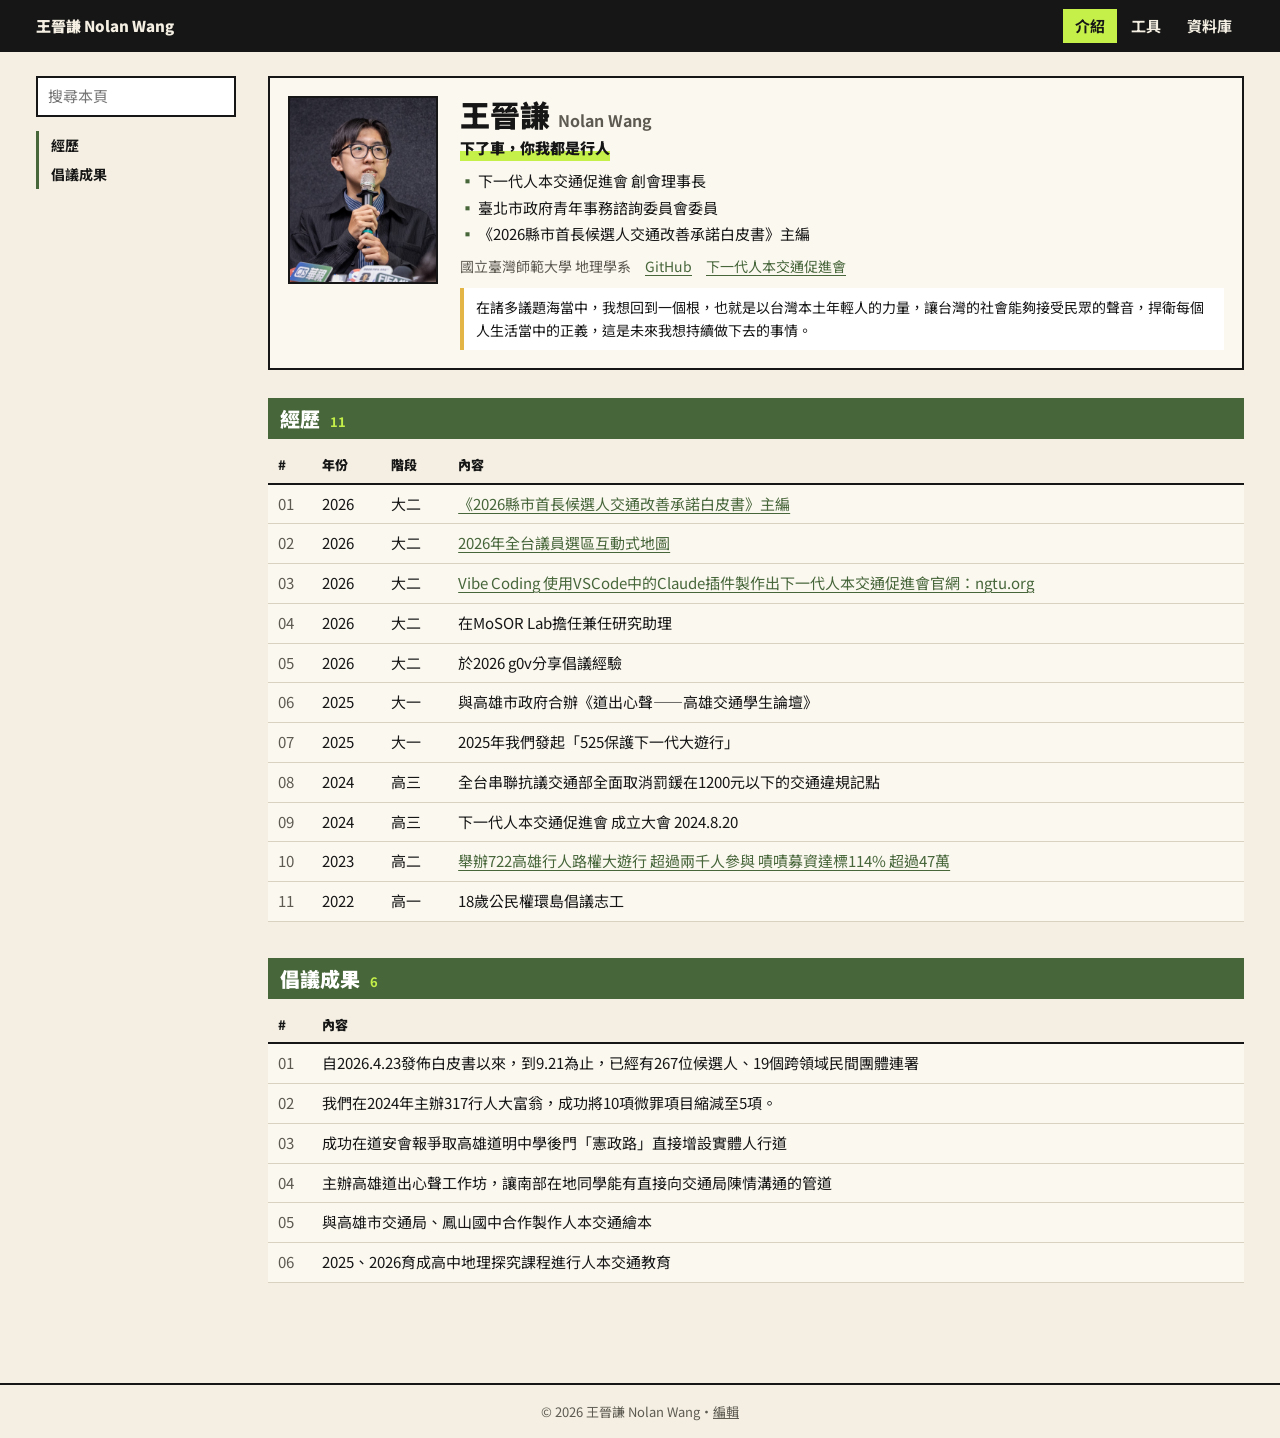
==== commit a2f7fdd1: "加入像素頭像網站圖示 Co-Authored-By: Claude Opus 5.5 <noreply@anthropic.com>" ====
--- a/index.html
+++ b/index.html
@@ -10,6 +10,7 @@
 <link rel="preconnect" href="https://fonts.googleapis.com">
 <link rel="preconnect" href="https://fonts.gstatic.com" crossorigin>
 <link href="https://fonts.googleapis.com/css2?family=Noto+Sans+TC:wght@400;700;900&display=swap" rel="stylesheet">
+<link rel="icon" href="assets/favicon.svg" type="image/svg+xml">
 <link rel="stylesheet" href="assets/site.css">
 </head>
 <body data-page="profile">
--- a/assets/site.css
+++ b/assets/site.css
@@ -60,6 +60,20 @@
 .mini.primary{background:var(--lime)}
 .filterbar{display:flex;flex-wrap:wrap;gap:8px;align-items:center;margin-top:10px;font-size:14px}
 .empty-note{padding:10px;color:var(--muted)}
+/* 工具圖卡 */
+.cards{display:grid;grid-template-columns:repeat(2,minmax(0,1fr));gap:20px;margin-top:12px}
+.card{display:flex;flex-direction:column;background:var(--paper);border:2px solid var(--ink);box-shadow:5px 5px 0 var(--ink)}
+.card .shot{display:block;aspect-ratio:16/10;overflow:hidden;border-bottom:2px solid var(--ink);background:var(--ink)}
+.card .shot:hover{background:var(--ink)}
+.card .shot img{width:100%;height:100%;object-fit:cover;object-position:top;transition:transform .2s}
+.card .shot:hover img{transform:scale(1.03)}
+.card .body{padding:14px 16px 16px;display:flex;flex-direction:column;gap:6px;flex:1}
+.card h3{font-size:18px;font-weight:900;line-height:1.4;margin:0;padding:0;border:none}
+.card p{font-size:14px}
+.card .links{margin-top:auto;padding-top:6px;display:flex;gap:8px}
+.card .links .mini{font-size:13px;padding:3px 12px}
+.card.is-hidden{display:none}
+
 tr.is-hidden,section.is-hidden,h3.is-hidden,table.is-hidden{display:none}
 
 /* 個人頁頭 */
@@ -109,6 +123,7 @@
   .side{position:static}
   .toc{display:flex;flex-wrap:wrap;border-left:none;gap:4px}
   .toc a{border:1.5px solid var(--olive);padding:2px 10px}
+  .cards{grid-template-columns:minmax(0,1fr)}
   .profile{grid-template-columns:96px 1fr;gap:14px;padding:14px}
   .profile img{width:96px}
   .profile h1{font-size:24px}
